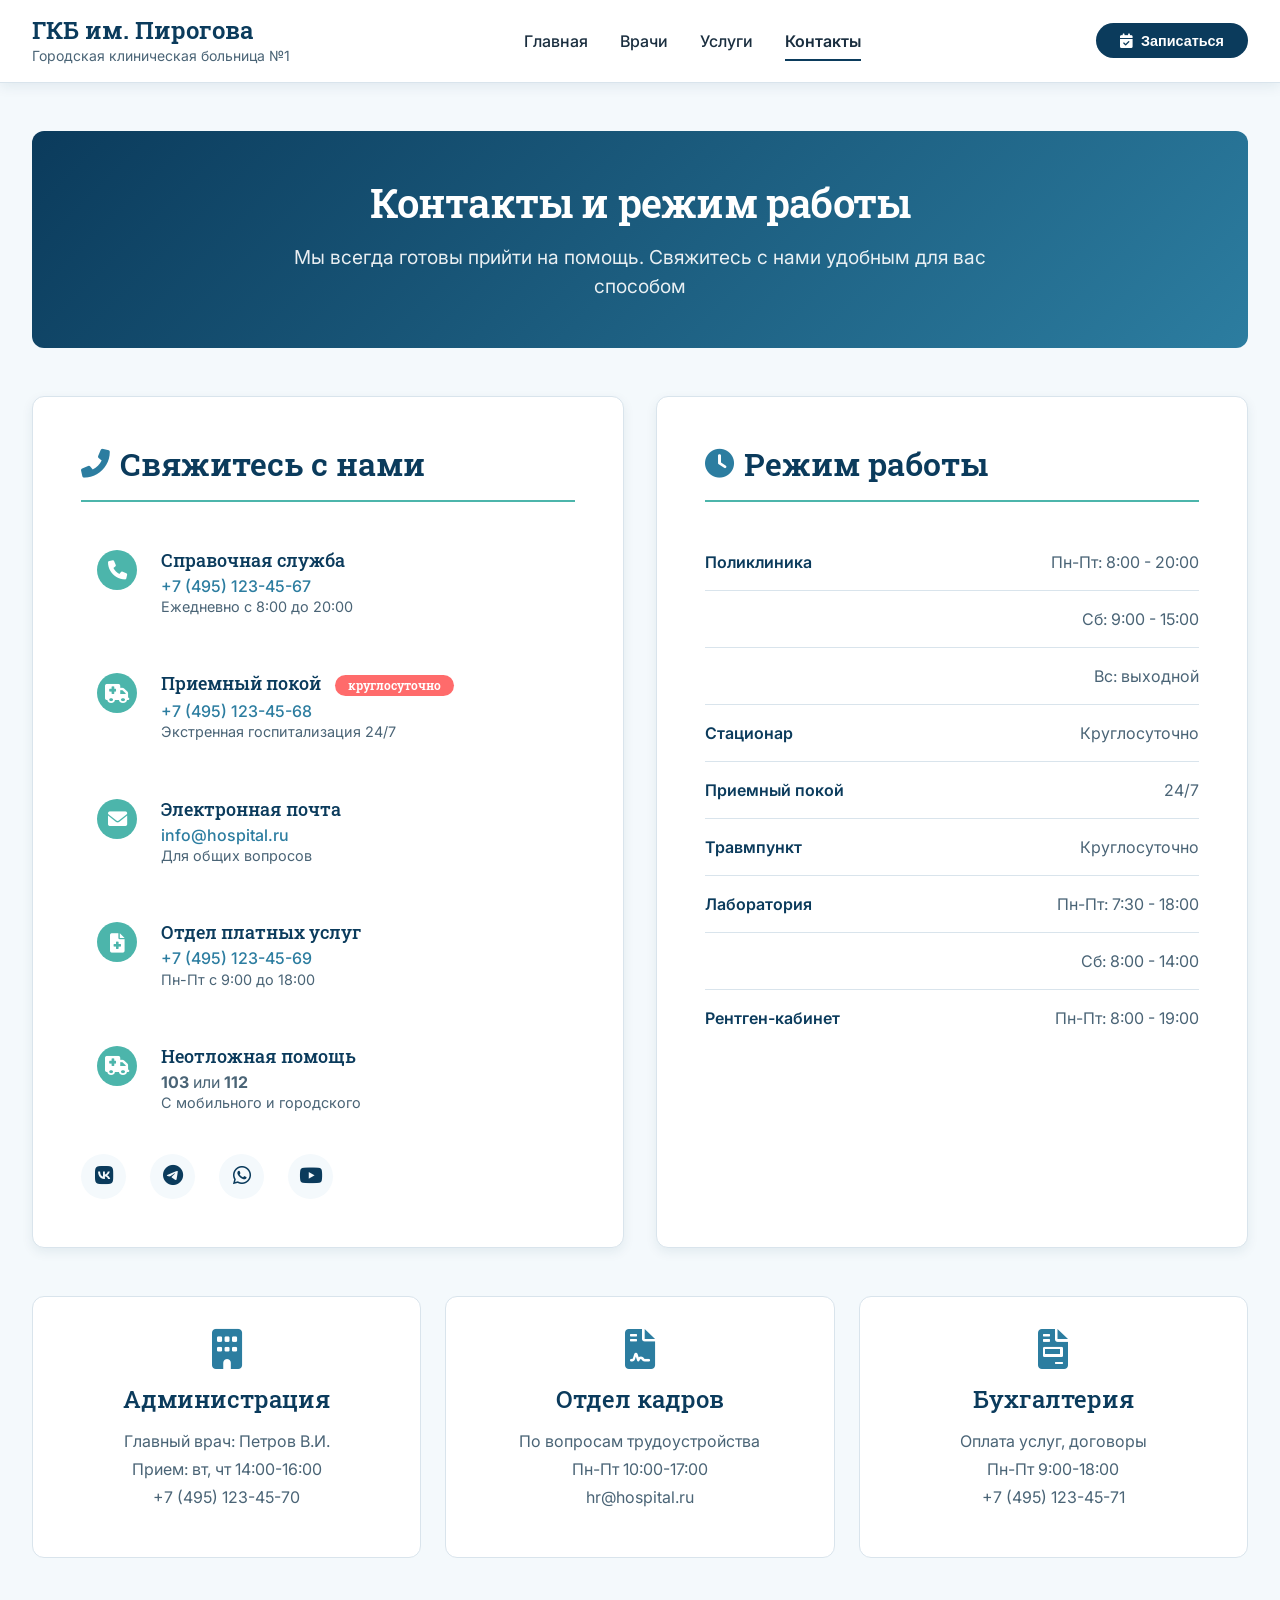
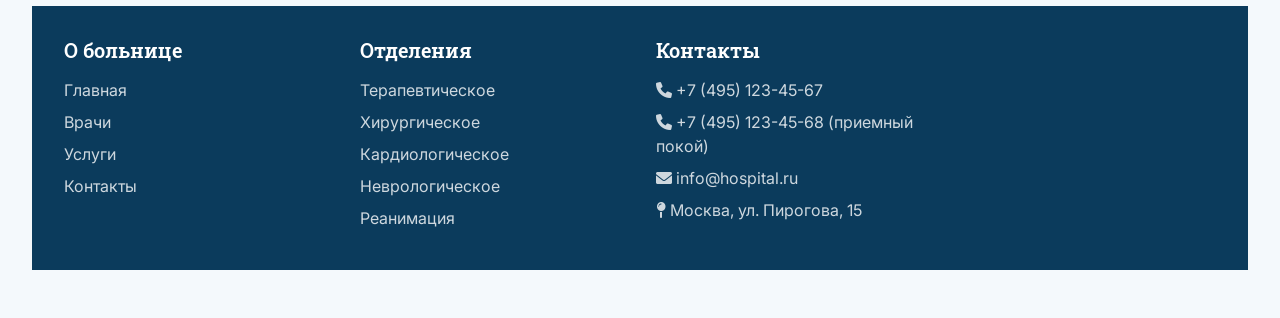
==== contacts.html @ 6b69a3fd "Add files via upload" ====
<!DOCTYPE html>
<html lang="ru">
<head>
    <meta charset="UTF-8">
    <meta name="viewport" content="width=device-width, initial-scale=1.0">
    <title>ГКБ им. Пирогова - Контакты и режим работы</title>
    <!-- Google Fonts -->
    <link rel="preconnect" href="https://fonts.googleapis.com">
    <link rel="preconnect" href="https://fonts.gstatic.com" crossorigin>
    <link href="https://fonts.googleapis.com/css2?family=Inter:opsz,wght@14..32,400;14..32,500;14..32,600;14..32,700&family=Roboto+Slab:wght@400;500;600;700&display=swap" rel="stylesheet">
    <!-- Font Awesome -->
    <link rel="stylesheet" href="https://cdnjs.cloudflare.com/ajax/libs/font-awesome/6.0.0-beta3/css/all.min.css">
    <!-- Общие стили -->
    <link rel="stylesheet" href="style.css">
    <style>
        /* Специфические стили для страницы контактов */
        .contacts-header {
            background: linear-gradient(135deg, var(--color-primary) 0%, var(--color-secondary) 100%);
            color: white;
            padding: var(--space-xl) 0;
            margin-bottom: var(--space-xl);
            border-radius: var(--border-radius);
            text-align: center;
        }

        .contacts-header h1 {
            color: white;
            font-size: 2.5rem;
            margin-bottom: var(--space-sm);
        }

        .contacts-header p {
            color: rgba(255, 255, 255, 0.9);
            font-size: 1.2rem;
            max-width: 700px;
            margin: 0 auto;
        }

        .contacts-grid {
            display: grid;
            grid-template-columns: repeat(2, 1fr);
            gap: var(--space-lg);
            margin-bottom: var(--space-xl);
        }

        .contact-card {
            background-color: var(--color-surface);
            border-radius: var(--border-radius);
            padding: var(--space-xl);
            border: 1px solid var(--color-border);
            box-shadow: var(--box-shadow);
            height: 100%;
            transition: transform 0.3s;
        }

        .contact-card:hover {
            transform: translateY(-5px);
            box-shadow: 0 12px 30px rgba(11, 59, 92, 0.15);
        }

        .contact-card h2 {
            color: var(--color-primary);
            margin-bottom: var(--space-lg);
            padding-bottom: var(--space-sm);
            border-bottom: 2px solid var(--color-accent);
            display: flex;
            align-items: center;
            gap: 10px;
        }

        .contact-card h2 i {
            color: var(--color-secondary);
            font-size: 1.8rem;
        }

        .contact-info-item {
            display: flex;
            align-items: flex-start;
            gap: var(--space-md);
            margin-bottom: var(--space-md);
            padding: var(--space-sm);
            border-radius: 8px;
            transition: background-color 0.2s;
        }

        .contact-info-item:hover {
            background-color: var(--color-background);
        }

        .contact-icon {
            width: 40px;
            height: 40px;
            background-color: var(--color-accent);
            border-radius: 50%;
            display: flex;
            align-items: center;
            justify-content: center;
            color: white;
            font-size: 1.2rem;
            flex-shrink: 0;
        }

        .contact-text {
            flex: 1;
        }

        .contact-text h3 {
            font-size: 1.1rem;
            margin-bottom: 4px;
            color: var(--color-primary);
        }

        .contact-text p {
            margin-bottom: 0;
            color: var(--color-text-secondary);
            line-height: 1.4;
        }

        .contact-text a {
            color: var(--color-secondary);
            font-weight: 500;
        }

        .contact-text a:hover {
            text-decoration: underline;
        }

        .schedule-table {
            width: 100%;
            border-collapse: collapse;
        }

        .schedule-table tr {
            border-bottom: 1px solid var(--color-border);
        }

        .schedule-table tr:last-child {
            border-bottom: none;
        }

        .schedule-table td {
            padding: var(--space-sm) 0;
        }

        .schedule-table td:first-child {
            font-weight: 600;
            color: var(--color-primary);
        }

        .schedule-table td:last-child {
            text-align: right;
            color: var(--color-text-secondary);
        }

        .emergency-badge {
            background-color: #ff6b6b;
            color: white;
            padding: 0.2rem 0.8rem;
            border-radius: 20px;
            font-size: 0.75rem;
            font-weight: 600;
            margin-left: 10px;
            display: inline-block;
        }

        .map-container {
            background-color: var(--color-surface);
            border-radius: var(--border-radius);
            padding: var(--space-lg);
            border: 1px solid var(--color-border);
            margin-bottom: var(--space-xl);
        }

        .map-placeholder {
            background: linear-gradient(135deg, #e8f1f8 0%, #d9e9f2 100%);
            border-radius: 8px;
            height: 400px;
            display: flex;
            flex-direction: column;
            align-items: center;
            justify-content: center;
            text-align: center;
            position: relative;
            overflow: hidden;
        }

        .map-placeholder i {
            font-size: 5rem;
            color: var(--color-primary);
            opacity: 0.3;
            margin-bottom: var(--space-md);
        }

        .map-placeholder p {
            color: var(--color-primary);
            font-size: 1.2rem;
            font-weight: 500;
            margin-bottom: var(--space-xs);
        }

        .map-placeholder small {
            color: var(--color-text-secondary);
        }

        .transport-info {
            display: grid;
            grid-template-columns: repeat(3, 1fr);
            gap: var(--space-md);
            margin-top: var(--space-lg);
        }

        .transport-item {
            text-align: center;
            padding: var(--space-md);
            background-color: var(--color-background);
            border-radius: 8px;
        }

        .transport-item i {
            font-size: 1.5rem;
            color: var(--color-secondary);
            margin-bottom: var(--space-xs);
        }

        .transport-item h4 {
            font-size: 1rem;
            margin-bottom: 4px;
        }

        .transport-item p {
            font-size: 0.9rem;
            margin-bottom: 0;
        }

        .feedback-form {
            background-color: var(--color-surface);
            border-radius: var(--border-radius);
            padding: var(--space-xl);
            border: 1px solid var(--color-border);
            margin-top: var(--space-xl);
        }

        .feedback-form h2 {
            color: var(--color-primary);
            margin-bottom: var(--space-md);
            text-align: center;
        }

        .form-row {
            display: grid;
            grid-template-columns: 1fr 1fr;
            gap: var(--space-md);
            margin-bottom: var(--space-md);
        }

        .form-group {
            margin-bottom: var(--space-md);
        }

        .form-group label {
            display: block;
            margin-bottom: var(--space-xs);
            font-weight: 500;
            color: var(--color-text-primary);
        }

        .form-group input,
        .form-group select,
        .form-group textarea {
            width: 100%;
            padding: 0.8rem;
            border: 1px solid var(--color-border);
            border-radius: 8px;
            font-family: var(--font-main);
            font-size: 1rem;
            transition: border-color 0.2s;
        }

        .form-group input:focus,
        .form-group select:focus,
        .form-group textarea:focus {
            outline: none;
            border-color: var(--color-secondary);
        }

        .form-group textarea {
            height: 120px;
            resize: vertical;
        }

        .btn-submit {
            background-color: var(--color-primary);
            color: white;
            padding: 0.8rem 2rem;
            border: none;
            border-radius: 40px;
            font-weight: 600;
            cursor: pointer;
            transition: background-color 0.2s;
            display: inline-flex;
            align-items: center;
            gap: 8px;
            font-size: 1rem;
        }

        .btn-submit:hover {
            background-color: var(--color-secondary);
        }

        .social-links {
            display: flex;
            gap: var(--space-md);
            margin-top: var(--space-md);
        }

        .social-link {
            width: 45px;
            height: 45px;
            background-color: var(--color-background);
            border-radius: 50%;
            display: flex;
            align-items: center;
            justify-content: center;
            color: var(--color-primary);
            font-size: 1.3rem;
            transition: all 0.2s;
        }

        .social-link:hover {
            background-color: var(--color-primary);
            color: white;
            transform: translateY(-3px);
        }

        /* Стили для модального окна записи */
        .modal {
            display: none;
            position: fixed;
            top: 0;
            left: 0;
            width: 100%;
            height: 100%;
            background-color: rgba(0, 0, 0, 0.6);
            z-index: 1000;
            justify-content: center;
            align-items: center;
            backdrop-filter: blur(5px);
        }

        .modal.active {
            display: flex;
        }

        .modal-content {
            background-color: var(--color-surface);
            border-radius: var(--border-radius);
            width: 90%;
            max-width: 500px;
            max-height: 90vh;
            overflow-y: auto;
            box-shadow: 0 25px 50px rgba(0, 0, 0, 0.3);
            animation: slideIn 0.3s ease;
        }

        @keyframes slideIn {
            from {
                transform: translateY(-50px);
                opacity: 0;
            }
            to {
                transform: translateY(0);
                opacity: 1;
            }
        }

        .modal-header {
            padding: var(--space-lg);
            border-bottom: 1px solid var(--color-border);
            display: flex;
            justify-content: space-between;
            align-items: center;
            background: linear-gradient(135deg, var(--color-primary) 0%, var(--color-secondary) 100%);
            color: white;
            border-radius: var(--border-radius) var(--border-radius) 0 0;
        }

        .modal-header h3 {
            color: white;
            margin-bottom: 0;
            font-size: 1.5rem;
        }

        .modal-header h3 i {
            margin-right: 10px;
        }

        .modal-close {
            background: none;
            border: none;
            color: white;
            font-size: 2rem;
            cursor: pointer;
            opacity: 0.8;
            transition: opacity 0.2s;
            line-height: 1;
        }

        .modal-close:hover {
            opacity: 1;
        }

        .modal-body {
            padding: var(--space-lg);
        }

        .appointment-form {
            display: flex;
            flex-direction: column;
            gap: var(--space-md);
        }

        .appointment-form .form-group {
            display: flex;
            flex-direction: column;
            gap: var(--space-xs);
            margin-bottom: 0;
        }

        .appointment-form .form-group label {
            font-weight: 600;
            color: var(--color-text-primary);
            font-size: 0.95rem;
        }

        .appointment-form .form-group label i {
            color: var(--color-secondary);
            width: 20px;
            margin-right: 5px;
        }

        .appointment-form .form-group input,
        .appointment-form .form-group select,
        .appointment-form .form-group textarea {
            padding: 0.8rem;
            border: 1px solid var(--color-border);
            border-radius: 8px;
            font-family: var(--font-main);
            font-size: 1rem;
            transition: all 0.2s;
        }

        .appointment-form .form-group input:focus,
        .appointment-form .form-group select:focus,
        .appointment-form .form-group textarea:focus {
            outline: none;
            border-color: var(--color-secondary);
            box-shadow: 0 0 0 3px rgba(44, 125, 160, 0.1);
        }

        .appointment-form .form-group input.error,
        .appointment-form .form-group select.error {
            border-color: #dc3545;
        }

        .error-message {
            color: #dc3545;
            font-size: 0.85rem;
            margin-top: 4px;
            display: none;
        }

        .error-message.show {
            display: block;
        }

        .appointment-form .form-row {
            display: grid;
            grid-template-columns: 1fr 1fr;
            gap: var(--space-sm);
        }

        .checkbox-group {
            display: flex;
            align-items: center;
            gap: 10px;
            margin: var(--space-xs) 0;
        }

        .checkbox-group input[type="checkbox"] {
            width: 18px;
            height: 18px;
            cursor: pointer;
        }

        .checkbox-group label {
            font-size: 0.9rem;
            color: var(--color-text-secondary);
            cursor: pointer;
        }

        .form-actions {
            display: flex;
            gap: var(--space-sm);
            margin-top: var(--space-md);
        }

        .btn-submit {
            flex: 2;
            background-color: var(--color-primary);
            color: white;
            padding: 0.8rem;
            border: none;
            border-radius: 8px;
            font-weight: 600;
            cursor: pointer;
            transition: background-color 0.2s;
            display: inline-flex;
            align-items: center;
            justify-content: center;
            gap: 8px;
        }

        .btn-submit:hover {
            background-color: var(--color-secondary);
        }

        .btn-cancel {
            flex: 1;
            background-color: transparent;
            color: var(--color-text-secondary);
            padding: 0.8rem;
            border: 1px solid var(--color-border);
            border-radius: 8px;
            font-weight: 600;
            cursor: pointer;
            transition: all 0.2s;
        }

        .btn-cancel:hover {
            background-color: var(--color-border);
        }

        .service-info {
            background-color: var(--color-background);
            padding: var(--space-sm);
            border-radius: 8px;
            margin-bottom: var(--space-sm);
            font-size: 0.95rem;
            border-left: 4px solid var(--color-accent);
        }

        .service-info i {
            color: var(--color-secondary);
            margin-right: 8px;
        }

        .success-notification {
            position: fixed;
            bottom: 30px;
            right: 30px;
            background-color: #2ecc71;
            color: white;
            padding: var(--space-md) var(--space-lg);
            border-radius: var(--border-radius);
            box-shadow: 0 5px 20px rgba(46, 204, 113, 0.3);
            transform: translateX(400px);
            transition: transform 0.3s ease;
            z-index: 1001;
            display: flex;
            align-items: center;
            gap: 10px;
        }

        .success-notification.show {
            transform: translateX(0);
        }

        .success-notification i {
            font-size: 1.5rem;
        }

        @media (max-width: 768px) {
            .contacts-grid {
                grid-template-columns: 1fr;
            }

            .transport-info {
                grid-template-columns: 1fr;
            }

            .form-row {
                grid-template-columns: 1fr;
            }

            .contact-card {
                padding: var(--space-lg);
            }

            .map-placeholder {
                height: 300px;
            }

            .appointment-form .form-row {
                grid-template-columns: 1fr;
            }

            .modal-content {
                width: 95%;
            }
        }
    </style>
</head>
<body>
    <!-- Модальное окно записи -->
    <div class="modal" id="appointmentModal">
        <div class="modal-content">
            <div class="modal-header">
                <h3>
                    <i class="fas fa-calendar-plus"></i>
                    Запись на прием
                </h3>
                <button class="modal-close" onclick="closeModal()">&times;</button>
            </div>
            <div class="modal-body">
                <div class="service-info" id="selectedServiceInfo" style="display: none;">
                    <i class="fas fa-info-circle"></i>
                    <span id="selectedServiceText"></span>
                </div>

                <form class="appointment-form" id="appointmentForm" onsubmit="submitAppointment(event)">
                    <div class="form-group">
                        <label><i class="fas fa-user"></i> ФИО *</label>
                        <input type="text" id="name" placeholder="Иванов Иван Иванович" required>
                        <div class="error-message" id="nameError">Пожалуйста, введите ФИО</div>
                    </div>

                    <div class="form-row">
                        <div class="form-group">
                            <label><i class="fas fa-phone"></i> Телефон *</label>
                            <input type="tel" id="phone" placeholder="+7 (___) ___-__-__" required>
                            <div class="error-message" id="phoneError">Введите корректный телефон</div>
                        </div>

                        <div class="form-group">
                            <label><i class="fas fa-calendar"></i> Дата *</label>
                            <input type="date" id="date" required>
                            <div class="error-message" id="dateError">Выберите дату</div>
                        </div>
                    </div>

                    <div class="form-row">
                        <div class="form-group">
                            <label><i class="fas fa-clock"></i> Время</label>
                            <select id="time">
                                <option value="09:00">09:00</option>
                                <option value="10:00">10:00</option>
                                <option value="11:00">11:00</option>
                                <option value="12:00">12:00</option>
                                <option value="13:00">13:00</option>
                                <option value="14:00">14:00</option>
                                <option value="15:00">15:00</option>
                                <option value="16:00">16:00</option>
                                <option value="17:00">17:00</option>
                            </select>
                        </div>

                        <div class="form-group">
                            <label><i class="fas fa-user-md"></i> Специалист</label>
                            <select id="doctor">
                                <option value="">Выберите врача</option>
                                <option value="Петрова А.И. (кардиолог)">Петрова А.И. (кардиолог)</option>
                                <option value="Соколов Д.П. (невролог)">Соколов Д.П. (невролог)</option>
                                <option value="Иванова Е.С. (УЗИ)">Иванова Е.С. (УЗИ)</option>
                                <option value="Козлов А.В. (хирург)">Козлов А.В. (хирург)</option>
                                <option value="Михайлова Т.В. (терапевт)">Михайлова Т.В. (терапевт)</option>
                            </select>
                        </div>
                    </div>

                    <div class="form-group">
                        <label><i class="fas fa-comment"></i> Комментарий</label>
                        <textarea id="comment" rows="3" placeholder="Укажите жалобы или дополнительные пожелания..."></textarea>
                    </div>

                    <div class="form-group">
                        <label><i class="fas fa-phone-alt"></i> Заказать звонок</label>
                        <div class="checkbox-group">
                            <input type="checkbox" id="callRequest">
                            <label for="callRequest">Перезвоните мне для подтверждения записи</label>
                        </div>
                    </div>

                    <div class="checkbox-group">
                        <input type="checkbox" id="consent" required>
                        <label for="consent">Я согласен на обработку персональных данных *</label>
                    </div>
                    <div class="error-message" id="consentError">Необходимо дать согласие</div>

                    <div class="form-actions">
                        <button type="button" class="btn-cancel" onclick="closeModal()">Отмена</button>
                        <button type="submit" class="btn-submit">
                            <i class="fas fa-paper-plane"></i>
                            Отправить заявку
                        </button>
                    </div>
                </form>

                <p style="font-size: 0.8rem; color: var(--color-text-secondary); margin-top: var(--space-sm); text-align: center;">
                    * - обязательные поля
                </p>
            </div>
        </div>
    </div>


    <header>
        <div class="container header-content">
            <div class="logo">
                <h2>ГКБ им. Пирогова</h2>
                <p>Городская клиническая больница №1</p>
            </div>
            <nav>
                <ul>
                    <li><a href="index.html">Главная</a></li>
                    <li><a href="doctors.html">Врачи</a></li>
                    <li><a href="services.html">Услуги</a></li>
                    <li><a href="contacts.html" class="active">Контакты</a></li>
                </ul>
            </nav>
            <button class="btn-appointment" onclick="openModal()">
                <i class="fas fa-calendar-check"></i>
                Записаться
            </button>
        </div>
    </header>

    <main>
        <div class="container">
            <div class="contacts-header">
                <h1>Контакты и режим работы</h1>
                <p>Мы всегда готовы прийти на помощь. Свяжитесь с нами удобным для вас способом</p>
            </div>

            <!-- Основная контактная информация -->
            <div class="contacts-grid">
                <!-- Карточка с контактами -->
                <div class="contact-card">
                    <h2>
                        <i class="fas fa-phone-alt"></i>
                        Свяжитесь с нами
                    </h2>

                    <div class="contact-info-item">
                        <div class="contact-icon">
                            <i class="fas fa-phone"></i>
                        </div>
                        <div class="contact-text">
                            <h3>Справочная служба</h3>
                            <p><a href="tel:+74951234567">+7 (495) 123-45-67</a></p>
                            <p style="font-size: 0.9rem;">Ежедневно с 8:00 до 20:00</p>
                        </div>
                    </div>

                    <div class="contact-info-item">
                        <div class="contact-icon">
                            <i class="fas fa-ambulance"></i>
                        </div>
                        <div class="contact-text">
                            <h3>Приемный покой <span class="emergency-badge">круглосуточно</span></h3>
                            <p><a href="tel:+74951234568">+7 (495) 123-45-68</a></p>
                            <p style="font-size: 0.9rem;">Экстренная госпитализация 24/7</p>
                        </div>
                    </div>

                    <div class="contact-info-item">
                        <div class="contact-icon">
                            <i class="fas fa-envelope"></i>
                        </div>
                        <div class="contact-text">
                            <h3>Электронная почта</h3>
                            <p><a href="mailto:info@hospital.ru">info@hospital.ru</a></p>
                            <p style="font-size: 0.9rem;">Для общих вопросов</p>
                        </div>
                    </div>

                    <div class="contact-info-item">
                        <div class="contact-icon">
                            <i class="fas fa-file-medical"></i>
                        </div>
                        <div class="contact-text">
                            <h3>Отдел платных услуг</h3>
                            <p><a href="tel:+74951234569">+7 (495) 123-45-69</a></p>
                            <p style="font-size: 0.9rem;">Пн-Пт с 9:00 до 18:00</p>
                        </div>
                    </div>

                    <div class="contact-info-item">
                        <div class="contact-icon">
                            <i class="fas fa-truck-medical"></i>
                        </div>
                        <div class="contact-text">
                            <h3>Неотложная помощь</h3>
                            <p><strong>103</strong> или <strong>112</strong></p>
                            <p style="font-size: 0.9rem;">С мобильного и городского</p>
                        </div>
                    </div>

                    <div class="social-links">
                        <a href="#" class="social-link"><i class="fab fa-vk"></i></a>
                        <a href="#" class="social-link"><i class="fab fa-telegram"></i></a>
                        <a href="#" class="social-link"><i class="fab fa-whatsapp"></i></a>
                        <a href="#" class="social-link"><i class="fab fa-youtube"></i></a>
                    </div>
                </div>

                <!-- Карточка с режимом работы -->
                <div class="contact-card">
                    <h2>
                        <i class="fas fa-clock"></i>
                        Режим работы
                    </h2>

                    <table class="schedule-table">
                        <tr>
                            <td>Поликлиника</td>
                            <td>Пн-Пт: 8:00 - 20:00</td>
                        </tr>
                        <tr>
                            <td></td>
                            <td>Сб: 9:00 - 15:00</td>
                        </tr>
                        <tr>
                            <td></td>
                            <td>Вс: выходной</td>
                        </tr>
                        <tr>
                            <td>Стационар</td>
                            <td>Круглосуточно</td>
                        </tr>
                        <tr>
                            <td>Приемный покой</td>
                            <td>24/7</td>
                        </tr>
                        <tr>
                            <td>Травмпункт</td>
                            <td>Круглосуточно</td>
                        </tr>
                        <tr>
                            <td>Лаборатория</td>
                            <td>Пн-Пт: 7:30 - 18:00</td>
                        </tr>
                        <tr>
                            <td></td>
                            <td>Сб: 8:00 - 14:00</td>
                        </tr>
                        <tr>
                            <td>Рентген-кабинет</td>
                            <td>Пн-Пт: 8:00 - 19:00</td>
                        </tr>
                    </table>
                </div>
            </div>

            <div style="display: grid; grid-template-columns: repeat(3, 1fr); gap: var(--space-md); margin-bottom: var(--space-xl);">
                <div style="background-color: var(--color-surface); border-radius: var(--border-radius); padding: var(--space-lg); text-align: center; border: 1px solid var(--color-border);">
                    <i class="fas fa-building" style="font-size: 2.5rem; color: var(--color-secondary); margin-bottom: var(--space-sm);"></i>
                    <h3>Администрация</h3>
                    <p style="margin-bottom: 4px;">Главный врач: Петров В.И.</p>
                    <p style="margin-bottom: 4px;">Прием: вт, чт 14:00-16:00</p>
                    <p><a href="tel:+74951234570">+7 (495) 123-45-70</a></p>
                </div>

                <div style="background-color: var(--color-surface); border-radius: var(--border-radius); padding: var(--space-lg); text-align: center; border: 1px solid var(--color-border);">
                    <i class="fas fa-file-contract" style="font-size: 2.5rem; color: var(--color-secondary); margin-bottom: var(--space-sm);"></i>
                    <h3>Отдел кадров</h3>
                    <p style="margin-bottom: 4px;">По вопросам трудоустройства</p>
                    <p style="margin-bottom: 4px;">Пн-Пт 10:00-17:00</p>
                    <p><a href="mailto:hr@hospital.ru">hr@hospital.ru</a></p>
                </div>

                <div style="background-color: var(--color-surface); border-radius: var(--border-radius); padding: var(--space-lg); text-align: center; border: 1px solid var(--color-border);">
                    <i class="fas fa-file-invoice" style="font-size: 2.5rem; color: var(--color-secondary); margin-bottom: var(--space-sm);"></i>
                    <h3>Бухгалтерия</h3>
                    <p style="margin-bottom: 4px;">Оплата услуг, договоры</p>
                    <p style="margin-bottom: 4px;">Пн-Пт 9:00-18:00</p>
                    <p><a href="tel:+74951234571">+7 (495) 123-45-71</a></p>
                </div>
            </div>
    <footer>
        <div class="container">
            <div class="footer-grid">
                <div class="footer-col">
                    <h4>О больнице</h4>
                    <ul>
                        <li><a href="index.html">Главная</a></li>
                        <li><a href="doctors.html">Врачи</a></li>
                        <li><a href="services.html">Услуги</a></li>
                        <li><a href="contacts.html">Контакты</a></li>
                    </ul>
                </div>
                <div class="footer-col">
                    <h4>Отделения</h4>
                    <ul>
                        <li><a href="#">Терапевтическое</a></li>
                        <li><a href="#">Хирургическое</a></li>
                        <li><a href="#">Кардиологическое</a></li>
                        <li><a href="#">Неврологическое</a></li>
                        <li><a href="#">Реанимация</a></li>
                    </ul>
                </div>
                <div class="footer-col">
                    <h4>Контакты</h4>
                    <ul>
                        <li><i class="fas fa-phone"></i> +7 (495) 123-45-67</li>
                        <li><i class="fas fa-phone"></i> +7 (495) 123-45-68 (приемный покой)</li>
                        <li><i class="fas fa-envelope"></i> info@hospital.ru</li>
                        <li><i class="fas fa-map-pin"></i> Москва, ул. Пирогова, 15</li>
                    </ul>
                </div>
            </div>
        </div>
    </footer>
</body>
</html>
---- style.css ----
* {
    margin: 0;
    padding: 0;
    box-sizing: border-box;
}

:root {
    --color-primary: #0B3B5C;
    --color-secondary: #2C7DA0;
    --color-accent: #4CB5AB;
    --color-background: #F4F9FC;
    --color-surface: #FFFFFF;
    --color-text-primary: #1A2E3F;
    --color-text-secondary: #4A6476;
    --color-border: #D9E4EC;
    --color-success: #2E7D32;
    --color-error: #C62828;

    --font-main: 'Inter', -apple-system, BlinkMacSystemFont, sans-serif;
    --font-headings: 'Roboto Slab', 'Times New Roman', serif;

    --space-xs: 0.5rem;
    --space-sm: 1rem;
    --space-md: 1.5rem;
    --space-lg: 2rem;
    --space-xl: 3rem;

    --border-radius: 12px;
    --box-shadow: 0 4px 12px rgba(11, 59, 92, 0.08);
}

body {
    font-family: var(--font-main);
    color: var(--color-text-primary);
    background-color: var(--color-background);
    line-height: 1.5;
    font-size: 16px;
    font-weight: 400;
    min-height: 100vh;
    display: flex;
    flex-direction: column;
}

/* === ТИПОГРАФИКА И ИЕРАРХИЯ === */
h1, h2, h3, h4 {
    font-family: var(--font-headings);
    font-weight: 500;
    color: var(--color-primary);
    line-height: 1.2;
    margin-bottom: var(--space-sm);
}

h1 {
    font-size: 2.5rem;
    font-weight: 600;
    letter-spacing: -0.02em;
}

h2 {
    font-size: 2rem;
    font-weight: 600;
}

h3 {
    font-size: 1.5rem;
}

h4 {
    font-size: 1.25rem;
    font-weight: 600;
    font-family: var(--font-main);
}

p {
    margin-bottom: var(--space-sm);
    color: var(--color-text-secondary);
}

a {
    text-decoration: none;
    color: inherit;
}

/* === КОНТЕЙНЕР === */
.container {
    max-width: 1280px;
    margin: 0 auto;
    padding: 0 var(--space-lg);
    width: 100%;
}

/* === ХЕДЕР === */
header {
    background-color: var(--color-surface);
    border-bottom: 1px solid var(--color-border);
    padding: var(--space-sm) 0;
    position: sticky;
    top: 0;
    z-index: 100;
    box-shadow: var(--box-shadow);
}

.header-content {
    display: flex;
    justify-content: space-between;
    align-items: center;
    flex-wrap: wrap;
    gap: var(--space-sm);
}

.logo h2 {
    margin-bottom: 0;
    font-size: 1.5rem;
    color: var(--color-primary);
}

.logo p {
    margin-bottom: 0;
    font-size: 0.875rem;
    color: var(--color-text-secondary);
}

nav ul {
    display: flex;
    list-style: none;
    gap: var(--space-lg);
    flex-wrap: wrap;
}

nav a {
    font-weight: 500;
    padding: var(--space-xs) 0;
    border-bottom: 2px solid transparent;
    transition: border-color 0.2s;
}

nav a:hover {
    border-bottom-color: var(--color-accent);
}

nav a.active {
    border-bottom-color: var(--color-primary);
    font-weight: 600;
}

.btn-appointment {
    background-color: var(--color-primary);
    color: white;
    padding: 0.6rem var(--space-md);
    border-radius: 40px;
    font-weight: 600;
    font-size: 0.9rem;
    transition: background-color 0.2s;
    border: none;
    cursor: pointer;
    display: inline-flex;
    align-items: center;
    gap: 8px;
}

.btn-appointment:hover {
    background-color: var(--color-secondary);
}

/* === ОСНОВНОЙ КОНТЕНТ === */
main {
    flex: 1;
    padding: var(--space-xl) 0;
}

/* === ФУТЕР === */
footer {
    background-color: var(--color-primary);
    color: rgba(255, 255, 255, 0.8);
    padding: var(--space-lg) 0;
    margin-top: auto;
}

.footer-grid {
    display: grid;
    grid-template-columns: repeat(4, 1fr);
    gap: var(--space-lg);
}

.footer-col h4 {
    color: white;
    margin-bottom: var(--space-sm);
    font-family: var(--font-headings);
}

.footer-col ul {
    list-style: none;
}

.footer-col li {
    margin-bottom: var(--space-xs);
}

.footer-col a {
    transition: opacity 0.2s;
}

.footer-col a:hover {
    opacity: 1;
    text-decoration: underline;
}

.copyright {
    text-align: center;
    margin-top: var(--space-lg);
    padding-top: var(--space-lg);
    border-top: 1px solid rgba(255, 255, 255, 0.2);
    font-size: 0.875rem;
}

/* === КОМПОНЕНТЫ === */
.page-header {
    margin-bottom: var(--space-xl);
    text-align: center;
}

.page-header p {
    font-size: 1.2rem;
    max-width: 700px;
    margin-left: auto;
    margin-right: auto;
}

.hero-section {
    background: linear-gradient(135deg, var(--color-primary) 0%, var(--color-secondary) 100%);
    color: white;
    padding: var(--space-xl);
    border-radius: var(--border-radius);
    margin-bottom: var(--space-xl);
}

.hero-section h1,
.hero-section h2,
.hero-section p {
    color: white;
}

.hero-section .btn-appointment {
    background-color: white;
    color: var(--color-primary);
    margin-top: var(--space-sm);
    display: inline-block;
}

.hero-section .btn-appointment:hover {
    background-color: var(--color-background);
}

.card-grid {
    display: grid;
    grid-template-columns: repeat(auto-fit, minmax(280px, 1fr));
    gap: var(--space-lg);
    margin: var(--space-lg) 0;
}

.card {
    background-color: var(--color-surface);
    border-radius: var(--border-radius);
    padding: var(--space-lg);
    box-shadow: var(--box-shadow);
    border: 1px solid var(--color-border);
    transition: transform 0.2s, box-shadow 0.2s;
}

.card:hover {
    transform: translateY(-4px);
    box-shadow: 0 8px 24px rgba(11, 59, 92, 0.12);
}

.card i {
    font-size: 2rem;
    color: var(--color-secondary);
    margin-bottom: var(--space-sm);
}

.card h3 {
    margin-bottom: var(--space-xs);
}

.card p {
    margin-bottom: 0;
}

.btn-outline {
    border: 1px solid var(--color-primary);
    color: var(--color-primary);
    background: transparent;
    padding: 0.4rem var(--space-sm);
    border-radius: 40px;
    font-size: 0.8rem;
    font-weight: 600;
    cursor: pointer;
    transition: all 0.2s;
    display: inline-flex;
    align-items: center;
    gap: 4px;
}

.btn-outline:hover {
    background-color: var(--color-primary);
    color: white;
}

.btn-primary {
    background-color: var(--color-primary);
    color: white;
    padding: 0.6rem var(--space-md);
    border-radius: 40px;
    font-weight: 600;
    font-size: 0.9rem;
    transition: background-color 0.2s;
    border: none;
    cursor: pointer;
    display: inline-flex;
    align-items: center;
    gap: 8px;
}

.btn-primary:hover {
    background-color: var(--color-secondary);
}

section {
    margin-bottom: var(--space-xl);
}

hr {
    border: none;
    border-top: 1px solid var(--color-border);
    margin: var(--space-xl) 0;
}

/* === АДАПТИВНОСТЬ === */
@media (max-width: 768px) {
    h1 { font-size: 2rem; }
    h2 { font-size: 1.75rem; }

    .header-content {
        flex-direction: column;
        text-align: center;
    }

    nav ul {
        gap: var(--space-sm);
        justify-content: center;
    }

    .footer-grid {
        grid-template-columns: 1fr 1fr;
    }

    .hero-section {
        padding: var(--space-lg);
        text-align: center;
    }
}

@media (max-width: 480px) {
    .footer-grid {
        grid-template-columns: 1fr;
    }
}
/* Добавьте в конец вашего style.css */

/* Стили для приложения */
.app-container {
    max-width: 1400px;
    margin: 0 auto;
}

.form-card, .controls-card, .appointments-list {
    background-color: var(--color-surface);
    border-radius: var(--border-radius);
    padding: var(--space-lg);
    margin-bottom: var(--space-lg);
    box-shadow: var(--box-shadow);
    border: 1px solid var(--color-border);
}

.form-row {
    display: grid;
    grid-template-columns: repeat(auto-fit, minmax(200px, 1fr));
    gap: var(--space-md);
    margin-bottom: var(--space-md);
}

.form-group {
    margin-bottom: var(--space-md);
}

.form-group label {
    display: block;
    margin-bottom: var(--space-xs);
    font-weight: 500;
    color: var(--color-text-primary);
}

.form-group input,
.form-group select,
.form-group textarea {
    width: 100%;
    padding: 0.8rem;
    border: 1px solid var(--color-border);
    border-radius: 8px;
    font-family: var(--font-main);
    font-size: 1rem;
    transition: border-color 0.2s;
}

.form-group input:focus,
.form-group select:focus,
.form-group textarea:focus {
    outline: none;
    border-color: var(--color-secondary);
}

.btn-submit {
    background-color: var(--color-primary);
    color: white;
    padding: 0.8rem 1.5rem;
    border: none;
    border-radius: 8px;
    font-weight: 600;
    cursor: pointer;
    transition: background-color 0.2s;
    display: inline-flex;
    align-items: center;
    gap: 8px;
}

.btn-submit:hover {
    background-color: var(--color-secondary);
}

.btn-cancel {
    background-color: #e0e7ed;
    color: var(--color-text-primary);
    padding: 0.8rem 1.5rem;
    border: none;
    border-radius: 8px;
    font-weight: 600;
    cursor: pointer;
    transition: background-color 0.2s;
    display: inline-flex;
    align-items: center;
    gap: 8px;
}

.btn-cancel:hover {
    background-color: #cbd5e1;
}

.controls-row {
    display: flex;
    flex-wrap: wrap;
    gap: var(--space-md);
    align-items: flex-end;
}

.search-box {
    flex: 2;
    min-width: 200px;
    position: relative;
}

.search-box i {
    position: absolute;
    left: 12px;
    top: 50%;
    transform: translateY(-50%);
    color: var(--color-text-secondary);
}

.search-box input {
    width: 100%;
    padding: 0.8rem 0.8rem 0.8rem 2.5rem;
    border: 1px solid var(--color-border);
    border-radius: 40px;
    font-size: 1rem;
}

.filter-box, .sort-box {
    flex: 1;
    min-width: 180px;
}

.filter-box label, .sort-box label {
    display: block;
    margin-bottom: 4px;
    font-size: 0.85rem;
    font-weight: 500;
}

.filter-box select, .sort-box select {
    width: 100%;
    padding: 0.7rem;
    border: 1px solid var(--color-border);
    border-radius: 8px;
    background-color: white;
}

.appointments-grid {
    display: grid;
    grid-template-columns: repeat(auto-fill, minmax(320px, 1fr));
    gap: var(--space-md);
    margin-top: var(--space-md);
}

.appointment-card {
    background-color: var(--color-background);
    border-radius: var(--border-radius);
    padding: var(--space-md);
    border: 1px solid var(--color-border);
    transition: transform 0.2s, box-shadow 0.2s;
}

.appointment-card:hover {
    transform: translateY(-3px);
    box-shadow: var(--box-shadow);
}

.card-header {
    display: flex;
    justify-content: space-between;
    align-items: flex-start;
    margin-bottom: var(--space-sm);
    flex-wrap: wrap;
    gap: 8px;
}

.card-header h4 {
    margin-bottom: 0;
    color: var(--color-primary);
}

.card-badge {
    background-color: var(--color-accent);
    color: white;
    padding: 0.2rem 0.6rem;
    border-radius: 20px;
    font-size: 0.75rem;
    font-weight: 500;
}

.card-body p {
    margin-bottom: 8px;
    font-size: 0.9rem;
    display: flex;
    align-items: center;
    gap: 8px;
}

.card-body i {
    width: 20px;
    color: var(--color-secondary);
}

.card-actions {
    display: flex;
    gap: var(--space-sm);
    margin-top: var(--space-md);
    padding-top: var(--space-sm);
    border-top: 1px solid var(--color-border);
}

.btn-edit, .btn-delete {
    flex: 1;
    padding: 0.4rem;
    border: none;
    border-radius: 6px;
    cursor: pointer;
    font-size: 0.85rem;
    font-weight: 500;
    display: inline-flex;
    align-items: center;
    justify-content: center;
    gap: 6px;
    transition: all 0.2s;
}

.btn-edit {
    background-color: #e8f0fe;
    color: var(--color-primary);
}

.btn-edit:hover {
    background-color: var(--color-primary);
    color: white;
}

.btn-delete {
    background-color: #fee2e2;
    color: #dc2626;
}

.btn-delete:hover {
    background-color: #dc2626;
    color: white;
}

.placeholder-message {
    text-align: center;
    padding: var(--space-xl);
    color: var(--color-text-secondary);
    grid-column: 1 / -1;
}

.form-actions {
    display: flex;
    gap: var(--space-sm);
    margin-top: var(--space-md);
}

@media (max-width: 768px) {
    .controls-row {
        flex-direction: column;
    }

    .filter-box, .sort-box {
        width: 100%;
    }

    .appointments-grid {
        grid-template-columns: 1fr;
    }
}
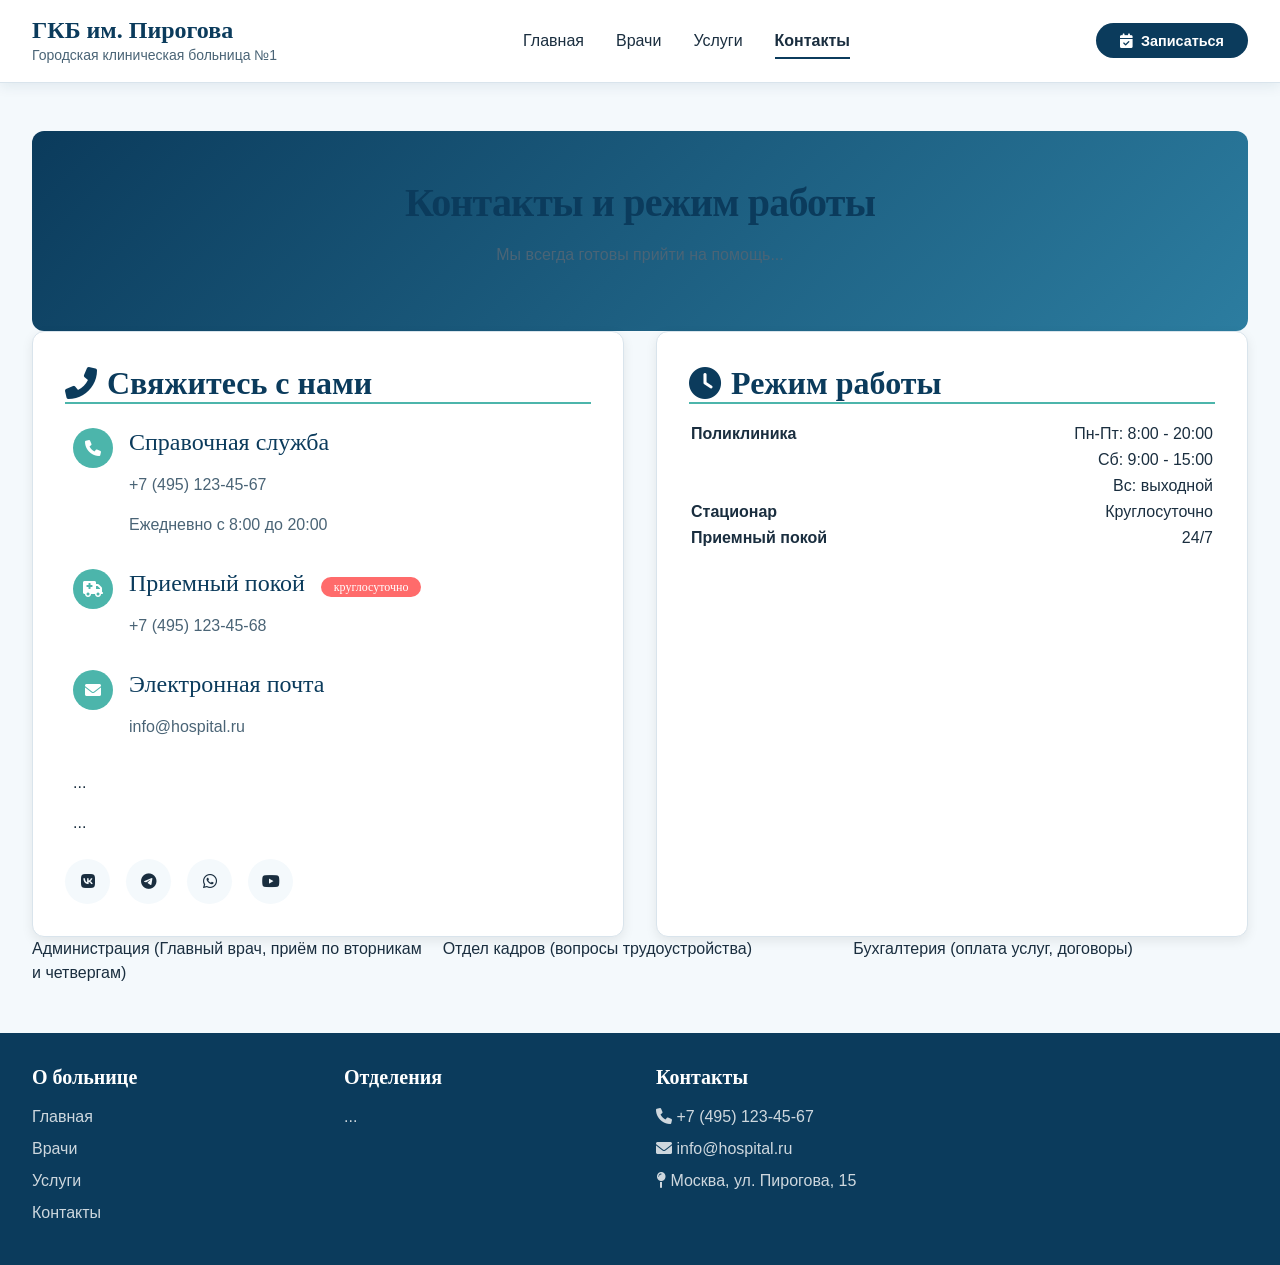
==== commit b3de8dcf: "Update contacts.html" ====
--- a/contacts.html
+++ b/contacts.html
@@ -1,609 +1,186 @@
 <!DOCTYPE html>
 <html lang="ru">
 <head>
-    <meta charset="UTF-8">
-    <meta name="viewport" content="width=device-width, initial-scale=1.0">
-    <title>ГКБ им. Пирогова - Контакты и режим работы</title>
-    <!-- Google Fonts -->
-    <link rel="preconnect" href="https://fonts.googleapis.com">
-    <link rel="preconnect" href="https://fonts.gstatic.com" crossorigin>
-    <link href="https://fonts.googleapis.com/css2?family=Inter:opsz,wght@14..32,400;14..32,500;14..32,600;14..32,700&family=Roboto+Slab:wght@400;500;600;700&display=swap" rel="stylesheet">
-    <!-- Font Awesome -->
+    <meta charset="UTF-8"> <!-- Чтобы русские буквы не превращались в кракозябры -->
+    <meta name="viewport" content="width=device-width, initial-scale=1.0"> <!-- Чтобы сайт нормально выглядел на телефонах -->
+    <title>ГКБ им. Пирогова - Контакты и режим работы</title> <!-- Название вкладки в браузере -->
+
+    <!-- Подключаем красивые шрифты от Google -->
+    <link href="https://fonts.googleapis.com/css2?family=Inter...">
+
+    <!-- Подключаем иконки (телефон, конверт, часы и т.д.) -->
     <link rel="stylesheet" href="https://cdnjs.cloudflare.com/ajax/libs/font-awesome/6.0.0-beta3/css/all.min.css">
-    <!-- Общие стили -->
+
+    <!-- Основные стили (цвета, кнопки, шапка, подвал) из файла style.css -->
     <link rel="stylesheet" href="style.css">
+
     <style>
-        /* Специфические стили для страницы контактов */
+        /* ===== ДОПОЛНИТЕЛЬНЫЕ СТИЛИ ТОЛЬКО ДЛЯ ЭТОЙ СТРАНИЦЫ ===== */
+
+        /* Красивая шапка раздела "Контакты" с градиентным фоном */
         .contacts-header {
-            background: linear-gradient(135deg, var(--color-primary) 0%, var(--color-secondary) 100%);
-            color: white;
-            padding: var(--space-xl) 0;
-            margin-bottom: var(--space-xl);
-            border-radius: var(--border-radius);
+            background: linear-gradient(135deg, #0B3B5C 0%, #2C7DA0 100%);
+            color: white;
+            padding: 3rem 0;
+            border-radius: 12px;
             text-align: center;
         }
 
-        .contacts-header h1 {
-            color: white;
-            font-size: 2.5rem;
-            margin-bottom: var(--space-sm);
-        }
-
-        .contacts-header p {
-            color: rgba(255, 255, 255, 0.9);
-            font-size: 1.2rem;
-            max-width: 700px;
-            margin: 0 auto;
-        }
-
+        /* Сетка контактов: две колонки на компьютере, одна на телефоне */
         .contacts-grid {
             display: grid;
-            grid-template-columns: repeat(2, 1fr);
-            gap: var(--space-lg);
-            margin-bottom: var(--space-xl);
-        }
-
+            grid-template-columns: repeat(2, 1fr); /* Две колонки одинаковой ширины */
+            gap: 2rem;
+        }
+
+        /* Карточка с контактной информацией (белый прямоугольник с тенью) */
         .contact-card {
-            background-color: var(--color-surface);
-            border-radius: var(--border-radius);
-            padding: var(--space-xl);
-            border: 1px solid var(--color-border);
-            box-shadow: var(--box-shadow);
-            height: 100%;
-            transition: transform 0.3s;
+            background-color: white;
+            border-radius: 12px;
+            padding: 2rem;
+            border: 1px solid #D9E4EC;
+            box-shadow: 0 4px 12px rgba(0,0,0,0.08);
+            transition: transform 0.3s; /* Плавный эффект при наведении */
         }
 
         .contact-card:hover {
-            transform: translateY(-5px);
-            box-shadow: 0 12px 30px rgba(11, 59, 92, 0.15);
-        }
-
+            transform: translateY(-5px); /* Карточка приподнимается при наведении */
+        }
+
+        /* Заголовок внутри карточки с иконкой и подчёркиванием */
         .contact-card h2 {
-            color: var(--color-primary);
-            margin-bottom: var(--space-lg);
-            padding-bottom: var(--space-sm);
-            border-bottom: 2px solid var(--color-accent);
+            border-bottom: 2px solid #4CB5AB;
             display: flex;
             align-items: center;
             gap: 10px;
         }
 
-        .contact-card h2 i {
-            color: var(--color-secondary);
-            font-size: 1.8rem;
-        }
-
+        /* Один пункт контакта (например, телефон) */
         .contact-info-item {
             display: flex;
-            align-items: flex-start;
-            gap: var(--space-md);
-            margin-bottom: var(--space-md);
-            padding: var(--space-sm);
+            gap: 1rem;
+            padding: 0.5rem;
             border-radius: 8px;
-            transition: background-color 0.2s;
-        }
-
-        .contact-info-item:hover {
-            background-color: var(--color-background);
-        }
-
+        }
+
+        /* Круглая иконка слева от контакта */
         .contact-icon {
             width: 40px;
             height: 40px;
-            background-color: var(--color-accent);
+            background-color: #4CB5AB;
             border-radius: 50%;
             display: flex;
             align-items: center;
             justify-content: center;
             color: white;
-            font-size: 1.2rem;
-            flex-shrink: 0;
-        }
-
-        .contact-text {
-            flex: 1;
-        }
-
-        .contact-text h3 {
-            font-size: 1.1rem;
-            margin-bottom: 4px;
-            color: var(--color-primary);
-        }
-
-        .contact-text p {
-            margin-bottom: 0;
-            color: var(--color-text-secondary);
-            line-height: 1.4;
-        }
-
-        .contact-text a {
-            color: var(--color-secondary);
-            font-weight: 500;
-        }
-
-        .contact-text a:hover {
-            text-decoration: underline;
-        }
-
+        }
+
+        /* Красный бейджик "круглосуточно" */
+        .emergency-badge {
+            background-color: #ff6b6b;
+            color: white;
+            border-radius: 20px;
+            padding: 0.2rem 0.8rem;
+            font-size: 0.75rem;
+            margin-left: 10px;
+        }
+
+        /* Таблица с режимом работы отделений */
         .schedule-table {
             width: 100%;
-            border-collapse: collapse;
-        }
-
+        }
         .schedule-table tr {
-            border-bottom: 1px solid var(--color-border);
-        }
-
-        .schedule-table tr:last-child {
-            border-bottom: none;
-        }
-
-        .schedule-table td {
-            padding: var(--space-sm) 0;
-        }
-
+            border-bottom: 1px solid #D9E4EC;
+        }
         .schedule-table td:first-child {
-            font-weight: 600;
-            color: var(--color-primary);
-        }
-
+            font-weight: bold; /* Название отделения жирным */
+        }
         .schedule-table td:last-child {
-            text-align: right;
-            color: var(--color-text-secondary);
-        }
-
-        .emergency-badge {
-            background-color: #ff6b6b;
-            color: white;
-            padding: 0.2rem 0.8rem;
-            border-radius: 20px;
-            font-size: 0.75rem;
-            font-weight: 600;
-            margin-left: 10px;
-            display: inline-block;
-        }
-
-        .map-container {
-            background-color: var(--color-surface);
-            border-radius: var(--border-radius);
-            padding: var(--space-lg);
-            border: 1px solid var(--color-border);
-            margin-bottom: var(--space-xl);
-        }
-
-        .map-placeholder {
-            background: linear-gradient(135deg, #e8f1f8 0%, #d9e9f2 100%);
-            border-radius: 8px;
-            height: 400px;
-            display: flex;
-            flex-direction: column;
-            align-items: center;
-            justify-content: center;
-            text-align: center;
-            position: relative;
-            overflow: hidden;
-        }
-
-        .map-placeholder i {
-            font-size: 5rem;
-            color: var(--color-primary);
-            opacity: 0.3;
-            margin-bottom: var(--space-md);
-        }
-
-        .map-placeholder p {
-            color: var(--color-primary);
-            font-size: 1.2rem;
-            font-weight: 500;
-            margin-bottom: var(--space-xs);
-        }
-
-        .map-placeholder small {
-            color: var(--color-text-secondary);
-        }
-
-        .transport-info {
-            display: grid;
-            grid-template-columns: repeat(3, 1fr);
-            gap: var(--space-md);
-            margin-top: var(--space-lg);
-        }
-
-        .transport-item {
-            text-align: center;
-            padding: var(--space-md);
-            background-color: var(--color-background);
-            border-radius: 8px;
-        }
-
-        .transport-item i {
-            font-size: 1.5rem;
-            color: var(--color-secondary);
-            margin-bottom: var(--space-xs);
-        }
-
-        .transport-item h4 {
-            font-size: 1rem;
-            margin-bottom: 4px;
-        }
-
-        .transport-item p {
-            font-size: 0.9rem;
-            margin-bottom: 0;
-        }
-
-        .feedback-form {
-            background-color: var(--color-surface);
-            border-radius: var(--border-radius);
-            padding: var(--space-xl);
-            border: 1px solid var(--color-border);
-            margin-top: var(--space-xl);
-        }
-
-        .feedback-form h2 {
-            color: var(--color-primary);
-            margin-bottom: var(--space-md);
-            text-align: center;
-        }
-
-        .form-row {
-            display: grid;
-            grid-template-columns: 1fr 1fr;
-            gap: var(--space-md);
-            margin-bottom: var(--space-md);
-        }
-
-        .form-group {
-            margin-bottom: var(--space-md);
-        }
-
-        .form-group label {
-            display: block;
-            margin-bottom: var(--space-xs);
-            font-weight: 500;
-            color: var(--color-text-primary);
-        }
-
-        .form-group input,
-        .form-group select,
-        .form-group textarea {
-            width: 100%;
-            padding: 0.8rem;
-            border: 1px solid var(--color-border);
-            border-radius: 8px;
-            font-family: var(--font-main);
-            font-size: 1rem;
-            transition: border-color 0.2s;
-        }
-
-        .form-group input:focus,
-        .form-group select:focus,
-        .form-group textarea:focus {
-            outline: none;
-            border-color: var(--color-secondary);
-        }
-
-        .form-group textarea {
-            height: 120px;
-            resize: vertical;
-        }
-
-        .btn-submit {
-            background-color: var(--color-primary);
-            color: white;
-            padding: 0.8rem 2rem;
-            border: none;
-            border-radius: 40px;
-            font-weight: 600;
-            cursor: pointer;
-            transition: background-color 0.2s;
-            display: inline-flex;
-            align-items: center;
-            gap: 8px;
-            font-size: 1rem;
-        }
-
-        .btn-submit:hover {
-            background-color: var(--color-secondary);
-        }
-
+            text-align: right; /* Время работы выравниваем вправо */
+        }
+
+        /* Иконки соцсетей */
         .social-links {
             display: flex;
-            gap: var(--space-md);
-            margin-top: var(--space-md);
-        }
-
+            gap: 1rem;
+            margin-top: 1rem;
+        }
         .social-link {
             width: 45px;
             height: 45px;
-            background-color: var(--color-background);
+            background-color: #F4F9FC;
             border-radius: 50%;
             display: flex;
             align-items: center;
             justify-content: center;
-            color: var(--color-primary);
-            font-size: 1.3rem;
             transition: all 0.2s;
         }
-
         .social-link:hover {
-            background-color: var(--color-primary);
-            color: white;
-            transform: translateY(-3px);
-        }
-
-        /* Стили для модального окна записи */
+            background-color: #0B3B5C;
+            color: white;
+            transform: translateY(-3px); /* При наведении иконка подпрыгивает */
+        }
+
+        /* ===== МОДАЛЬНОЕ ОКНО (ВСПЛЫВАЮЩАЯ ФОРМА ЗАПИСИ) ===== */
         .modal {
-            display: none;
+            display: none; /* Сначала скрыто */
             position: fixed;
             top: 0;
             left: 0;
             width: 100%;
             height: 100%;
-            background-color: rgba(0, 0, 0, 0.6);
-            z-index: 1000;
+            background-color: rgba(0, 0, 0, 0.6); /* Полупрозрачный чёрный фон */
+            backdrop-filter: blur(5px); /* Размытие фона за окном */
             justify-content: center;
             align-items: center;
-            backdrop-filter: blur(5px);
-        }
-
+            z-index: 1000;
+        }
         .modal.active {
-            display: flex;
-        }
-
+            display: flex; /* Показываем окно, когда есть класс .active */
+        }
+
+        /* Белая карточка внутри модального окна */
         .modal-content {
-            background-color: var(--color-surface);
-            border-radius: var(--border-radius);
+            background-color: white;
+            border-radius: 12px;
             width: 90%;
             max-width: 500px;
-            max-height: 90vh;
-            overflow-y: auto;
-            box-shadow: 0 25px 50px rgba(0, 0, 0, 0.3);
             animation: slideIn 0.3s ease;
         }
 
+        /* Анимация: окно выезжает сверху */
         @keyframes slideIn {
-            from {
-                transform: translateY(-50px);
-                opacity: 0;
-            }
-            to {
-                transform: translateY(0);
-                opacity: 1;
-            }
-        }
-
+            from { transform: translateY(-50px); opacity: 0; }
+            to { transform: translateY(0); opacity: 1; }
+        }
+
+        /* Голова модального окна (градиентный фон) */
         .modal-header {
-            padding: var(--space-lg);
-            border-bottom: 1px solid var(--color-border);
+            background: linear-gradient(135deg, #0B3B5C, #2C7DA0);
+            border-radius: 12px 12px 0 0;
+            padding: 1.5rem;
+            color: white;
             display: flex;
             justify-content: space-between;
-            align-items: center;
-            background: linear-gradient(135deg, var(--color-primary) 0%, var(--color-secondary) 100%);
-            color: white;
-            border-radius: var(--border-radius) var(--border-radius) 0 0;
-        }
-
-        .modal-header h3 {
-            color: white;
-            margin-bottom: 0;
-            font-size: 1.5rem;
-        }
-
-        .modal-header h3 i {
-            margin-right: 10px;
-        }
-
+        }
+
+        /* Кнопка-крестик для закрытия */
         .modal-close {
             background: none;
             border: none;
             color: white;
             font-size: 2rem;
             cursor: pointer;
-            opacity: 0.8;
-            transition: opacity 0.2s;
-            line-height: 1;
-        }
-
-        .modal-close:hover {
-            opacity: 1;
-        }
-
-        .modal-body {
-            padding: var(--space-lg);
-        }
-
-        .appointment-form {
-            display: flex;
-            flex-direction: column;
-            gap: var(--space-md);
-        }
-
-        .appointment-form .form-group {
-            display: flex;
-            flex-direction: column;
-            gap: var(--space-xs);
-            margin-bottom: 0;
-        }
-
-        .appointment-form .form-group label {
-            font-weight: 600;
-            color: var(--color-text-primary);
-            font-size: 0.95rem;
-        }
-
-        .appointment-form .form-group label i {
-            color: var(--color-secondary);
-            width: 20px;
-            margin-right: 5px;
-        }
-
-        .appointment-form .form-group input,
-        .appointment-form .form-group select,
-        .appointment-form .form-group textarea {
-            padding: 0.8rem;
-            border: 1px solid var(--color-border);
-            border-radius: 8px;
-            font-family: var(--font-main);
-            font-size: 1rem;
-            transition: all 0.2s;
-        }
-
-        .appointment-form .form-group input:focus,
-        .appointment-form .form-group select:focus,
-        .appointment-form .form-group textarea:focus {
-            outline: none;
-            border-color: var(--color-secondary);
-            box-shadow: 0 0 0 3px rgba(44, 125, 160, 0.1);
-        }
-
-        .appointment-form .form-group input.error,
-        .appointment-form .form-group select.error {
-            border-color: #dc3545;
-        }
-
-        .error-message {
-            color: #dc3545;
-            font-size: 0.85rem;
-            margin-top: 4px;
-            display: none;
-        }
-
-        .error-message.show {
-            display: block;
-        }
-
-        .appointment-form .form-row {
-            display: grid;
-            grid-template-columns: 1fr 1fr;
-            gap: var(--space-sm);
-        }
-
-        .checkbox-group {
-            display: flex;
-            align-items: center;
-            gap: 10px;
-            margin: var(--space-xs) 0;
-        }
-
-        .checkbox-group input[type="checkbox"] {
-            width: 18px;
-            height: 18px;
-            cursor: pointer;
-        }
-
-        .checkbox-group label {
-            font-size: 0.9rem;
-            color: var(--color-text-secondary);
-            cursor: pointer;
-        }
-
-        .form-actions {
-            display: flex;
-            gap: var(--space-sm);
-            margin-top: var(--space-md);
-        }
-
-        .btn-submit {
-            flex: 2;
-            background-color: var(--color-primary);
-            color: white;
-            padding: 0.8rem;
-            border: none;
-            border-radius: 8px;
-            font-weight: 600;
-            cursor: pointer;
-            transition: background-color 0.2s;
-            display: inline-flex;
-            align-items: center;
-            justify-content: center;
-            gap: 8px;
-        }
-
-        .btn-submit:hover {
-            background-color: var(--color-secondary);
-        }
-
-        .btn-cancel {
-            flex: 1;
-            background-color: transparent;
-            color: var(--color-text-secondary);
-            padding: 0.8rem;
-            border: 1px solid var(--color-border);
-            border-radius: 8px;
-            font-weight: 600;
-            cursor: pointer;
-            transition: all 0.2s;
-        }
-
-        .btn-cancel:hover {
-            background-color: var(--color-border);
-        }
-
-        .service-info {
-            background-color: var(--color-background);
-            padding: var(--space-sm);
-            border-radius: 8px;
-            margin-bottom: var(--space-sm);
-            font-size: 0.95rem;
-            border-left: 4px solid var(--color-accent);
-        }
-
-        .service-info i {
-            color: var(--color-secondary);
-            margin-right: 8px;
-        }
-
-        .success-notification {
-            position: fixed;
-            bottom: 30px;
-            right: 30px;
-            background-color: #2ecc71;
-            color: white;
-            padding: var(--space-md) var(--space-lg);
-            border-radius: var(--border-radius);
-            box-shadow: 0 5px 20px rgba(46, 204, 113, 0.3);
-            transform: translateX(400px);
-            transition: transform 0.3s ease;
-            z-index: 1001;
-            display: flex;
-            align-items: center;
-            gap: 10px;
-        }
-
-        .success-notification.show {
-            transform: translateX(0);
-        }
-
-        .success-notification i {
-            font-size: 1.5rem;
-        }
-
+        }
+
+        /* Для телефонов: всё в одну колонку */
         @media (max-width: 768px) {
             .contacts-grid {
-                grid-template-columns: 1fr;
+                grid-template-columns: 1fr; /* Одна колонка вместо двух */
             }
-
-            .transport-info {
-                grid-template-columns: 1fr;
+            .form-row {
+                grid-template-columns: 1fr; /* Поля формы друг под другом */
             }
-
-            .form-row {
-                grid-template-columns: 1fr;
-            }
-
-            .contact-card {
-                padding: var(--space-lg);
-            }
-
-            .map-placeholder {
-                height: 300px;
-            }
-
-            .appointment-form .form-row {
-                grid-template-columns: 1fr;
-            }
-
             .modal-content {
                 width: 95%;
             }
@@ -611,314 +188,252 @@
     </style>
 </head>
 <body>
-    <!-- Модальное окно записи -->
-    <div class="modal" id="appointmentModal">
-        <div class="modal-content">
-            <div class="modal-header">
-                <h3>
-                    <i class="fas fa-calendar-plus"></i>
-                    Запись на прием
-                </h3>
-                <button class="modal-close" onclick="closeModal()">&times;</button>
+
+<!-- ===== МОДАЛЬНОЕ ОКНО (ФОРМА ЗАПИСИ) ===== -->
+<div class="modal" id="appointmentModal">
+    <div class="modal-content">
+        <div class="modal-header">
+            <h3><i class="fas fa-calendar-plus"></i> Запись на прием</h3>
+            <button class="modal-close" onclick="closeModal()">&times;</button> <!-- Кнопка закрыть -->
+        </div>
+        <div class="modal-body">
+            <!-- Форма записи. При отправке вызывается функция submitAppointment -->
+            <form class="appointment-form" id="appointmentForm" onsubmit="submitAppointment(event)">
+                <!-- Поле ФИО -->
+                <div class="form-group">
+                    <label><i class="fas fa-user"></i> ФИО *</label>
+                    <input type="text" id="name" placeholder="Иванов Иван Иванович" required>
+                    <div class="error-message" id="nameError">Пожалуйста, введите ФИО</div>
+                </div>
+
+                <!-- Телефон и дата в одной строке (на компьютере) -->
+                <div class="form-row">
+                    <div class="form-group">
+                        <label><i class="fas fa-phone"></i> Телефон *</label>
+                        <input type="tel" id="phone" placeholder="+7 (___) ___-__-__" required>
+                        <div class="error-message" id="phoneError">Введите корректный телефон</div>
+                    </div>
+                    <div class="form-group">
+                        <label><i class="fas fa-calendar"></i> Дата *</label>
+                        <input type="date" id="date" required>
+                        <div class="error-message" id="dateError">Выберите дату</div>
+                    </div>
+                </div>
+
+                <!-- Время и врач в одной строке -->
+                <div class="form-row">
+                    <div class="form-group">
+                        <label><i class="fas fa-clock"></i> Время</label>
+                        <select id="time">
+                            <option value="09:00">09:00</option>
+                            <!-- ... остальные часы ... -->
+                        </select>
+                    </div>
+                    <div class="form-group">
+                        <label><i class="fas fa-user-md"></i> Специалист</label>
+                        <select id="doctor">
+                            <option value="">Выберите врача</option>
+                            <option value="Петрова А.И. (кардиолог)">Петрова А.И. (кардиолог)</option>
+                            <!-- ... остальные врачи ... -->
+                        </select>
+                    </div>
+                </div>
+
+                <!-- Комментарий -->
+                <div class="form-group">
+                    <label><i class="fas fa-comment"></i> Комментарий</label>
+                    <textarea id="comment" rows="3" placeholder="Укажите жалобы..."></textarea>
+                </div>
+
+                <!-- Чекбокс: заказать звонок -->
+                <div class="checkbox-group">
+                    <input type="checkbox" id="callRequest">
+                    <label for="callRequest">Перезвоните мне для подтверждения записи</label>
+                </div>
+
+                <!-- Чекбокс: согласие на обработку данных (обязательный) -->
+                <div class="checkbox-group">
+                    <input type="checkbox" id="consent" required>
+                    <label for="consent">Я согласен на обработку персональных данных *</label>
+                </div>
+                <div class="error-message" id="consentError">Необходимо дать согласие</div>
+
+                <!-- Кнопки: Отмена и Отправить -->
+                <div class="form-actions">
+                    <button type="button" class="btn-cancel" onclick="closeModal()">Отмена</button>
+                    <button type="submit" class="btn-submit">Отправить заявку</button>
+                </div>
+            </form>
+        </div>
+    </div>
+</div>
+
+<!-- ===== ШАПКА САЙТА (ХЕДЕР) ===== -->
+<header>
+    <div class="container header-content">
+        <div class="logo">
+            <h2>ГКБ им. Пирогова</h2>
+            <p>Городская клиническая больница №1</p>
+        </div>
+        <nav>
+            <ul>
+                <li><a href="index.html">Главная</a></li>
+                <li><a href="doctors.html">Врачи</a></li>
+                <li><a href="services.html">Услуги</a></li>
+                <li><a href="contacts.html" class="active">Контакты</a></li> <!-- .active = подсветка текущей страницы -->
+            </ul>
+        </nav>
+        <button class="btn-appointment" onclick="openModal()">
+            <i class="fas fa-calendar-check"></i> Записаться <!-- Кнопка открывает модальное окно -->
+        </button>
+    </div>
+</header>
+
+<!-- ===== ОСНОВНОЕ СОДЕРЖИМОЕ ===== -->
+<main>
+    <div class="container">
+
+        <!-- Красивый заголовок раздела -->
+        <div class="contacts-header">
+            <h1>Контакты и режим работы</h1>
+            <p>Мы всегда готовы прийти на помощь...</p>
+        </div>
+
+        <!-- Сетка с двумя карточками: Контакты и Режим работы -->
+        <div class="contacts-grid">
+
+            <!-- КАРТОЧКА 1: Свяжитесь с нами -->
+            <div class="contact-card">
+                <h2><i class="fas fa-phone-alt"></i> Свяжитесь с нами</h2>
+
+                <!-- Пункт: Справочная служба -->
+                <div class="contact-info-item">
+                    <div class="contact-icon"><i class="fas fa-phone"></i></div>
+                    <div class="contact-text">
+                        <h3>Справочная служба</h3>
+                        <p><a href="tel:+74951234567">+7 (495) 123-45-67</a></p>
+                        <p>Ежедневно с 8:00 до 20:00</p>
+                    </div>
+                </div>
+
+                <!-- Пункт: Приемный покой (с красным бейджиком) -->
+                <div class="contact-info-item">
+                    <div class="contact-icon"><i class="fas fa-ambulance"></i></div>
+                    <div class="contact-text">
+                        <h3>Приемный покой <span class="emergency-badge">круглосуточно</span></h3>
+                        <p><a href="tel:+74951234568">+7 (495) 123-45-68</a></p>
+                    </div>
+                </div>
+
+                <!-- Пункт: Email -->
+                <div class="contact-info-item">
+                    <div class="contact-icon"><i class="fas fa-envelope"></i></div>
+                    <div class="contact-text">
+                        <h3>Электронная почта</h3>
+                        <p><a href="mailto:info@hospital.ru">info@hospital.ru</a></p>
+                    </div>
+                </div>
+
+                <!-- Пункт: Отдел платных услуг -->
+                <div class="contact-info-item">...</div>
+
+                <!-- Пункт: Неотложная помощь (103 или 112) -->
+                <div class="contact-info-item">...</div>
+
+                <!-- Иконки соцсетей (ВК, Telegram, WhatsApp, YouTube) -->
+                <div class="social-links">
+                    <a href="#" class="social-link"><i class="fab fa-vk"></i></a>
+                    <a href="#" class="social-link"><i class="fab fa-telegram"></i></a>
+                    <a href="#" class="social-link"><i class="fab fa-whatsapp"></i></a>
+                    <a href="#" class="social-link"><i class="fab fa-youtube"></i></a>
+                </div>
             </div>
-            <div class="modal-body">
-                <div class="service-info" id="selectedServiceInfo" style="display: none;">
-                    <i class="fas fa-info-circle"></i>
-                    <span id="selectedServiceText"></span>
-                </div>
-
-                <form class="appointment-form" id="appointmentForm" onsubmit="submitAppointment(event)">
-                    <div class="form-group">
-                        <label><i class="fas fa-user"></i> ФИО *</label>
-                        <input type="text" id="name" placeholder="Иванов Иван Иванович" required>
-                        <div class="error-message" id="nameError">Пожалуйста, введите ФИО</div>
-                    </div>
-
-                    <div class="form-row">
-                        <div class="form-group">
-                            <label><i class="fas fa-phone"></i> Телефон *</label>
-                            <input type="tel" id="phone" placeholder="+7 (___) ___-__-__" required>
-                            <div class="error-message" id="phoneError">Введите корректный телефон</div>
-                        </div>
-
-                        <div class="form-group">
-                            <label><i class="fas fa-calendar"></i> Дата *</label>
-                            <input type="date" id="date" required>
-                            <div class="error-message" id="dateError">Выберите дату</div>
-                        </div>
-                    </div>
-
-                    <div class="form-row">
-                        <div class="form-group">
-                            <label><i class="fas fa-clock"></i> Время</label>
-                            <select id="time">
-                                <option value="09:00">09:00</option>
-                                <option value="10:00">10:00</option>
-                                <option value="11:00">11:00</option>
-                                <option value="12:00">12:00</option>
-                                <option value="13:00">13:00</option>
-                                <option value="14:00">14:00</option>
-                                <option value="15:00">15:00</option>
-                                <option value="16:00">16:00</option>
-                                <option value="17:00">17:00</option>
-                            </select>
-                        </div>
-
-                        <div class="form-group">
-                            <label><i class="fas fa-user-md"></i> Специалист</label>
-                            <select id="doctor">
-                                <option value="">Выберите врача</option>
-                                <option value="Петрова А.И. (кардиолог)">Петрова А.И. (кардиолог)</option>
-                                <option value="Соколов Д.П. (невролог)">Соколов Д.П. (невролог)</option>
-                                <option value="Иванова Е.С. (УЗИ)">Иванова Е.С. (УЗИ)</option>
-                                <option value="Козлов А.В. (хирург)">Козлов А.В. (хирург)</option>
-                                <option value="Михайлова Т.В. (терапевт)">Михайлова Т.В. (терапевт)</option>
-                            </select>
-                        </div>
-                    </div>
-
-                    <div class="form-group">
-                        <label><i class="fas fa-comment"></i> Комментарий</label>
-                        <textarea id="comment" rows="3" placeholder="Укажите жалобы или дополнительные пожелания..."></textarea>
-                    </div>
-
-                    <div class="form-group">
-                        <label><i class="fas fa-phone-alt"></i> Заказать звонок</label>
-                        <div class="checkbox-group">
-                            <input type="checkbox" id="callRequest">
-                            <label for="callRequest">Перезвоните мне для подтверждения записи</label>
-                        </div>
-                    </div>
-
-                    <div class="checkbox-group">
-                        <input type="checkbox" id="consent" required>
-                        <label for="consent">Я согласен на обработку персональных данных *</label>
-                    </div>
-                    <div class="error-message" id="consentError">Необходимо дать согласие</div>
-
-                    <div class="form-actions">
-                        <button type="button" class="btn-cancel" onclick="closeModal()">Отмена</button>
-                        <button type="submit" class="btn-submit">
-                            <i class="fas fa-paper-plane"></i>
-                            Отправить заявку
-                        </button>
-                    </div>
-                </form>
-
-                <p style="font-size: 0.8rem; color: var(--color-text-secondary); margin-top: var(--space-sm); text-align: center;">
-                    * - обязательные поля
-                </p>
+
+            <!-- КАРТОЧКА 2: Режим работы (таблица) -->
+            <div class="contact-card">
+                <h2><i class="fas fa-clock"></i> Режим работы</h2>
+                <table class="schedule-table">
+                    <tr><td>Поликлиника</td><td>Пн-Пт: 8:00 - 20:00</td></tr>
+                    <tr><td></td><td>Сб: 9:00 - 15:00</td></tr>
+                    <tr><td></td><td>Вс: выходной</td></tr>
+                    <tr><td>Стационар</td><td>Круглосуточно</td></tr>
+                    <tr><td>Приемный покой</td><td>24/7</td></tr>
+                    <!-- ... остальные отделения ... -->
+                </table>
             </div>
         </div>
+
+        <!-- ТРИ ДОПОЛНИТЕЛЬНЫЕ КАРТОЧКИ: Администрация, Отдел кадров, Бухгалтерия -->
+        <div style="display: grid; grid-template-columns: repeat(3, 1fr); gap: 1rem;">
+            <div>Администрация (Главный врач, приём по вторникам и четвергам)</div>
+            <div>Отдел кадров (вопросы трудоустройства)</div>
+            <div>Бухгалтерия (оплата услуг, договоры)</div>
+        </div>
+
     </div>
-
-
-    <header>
-        <div class="container header-content">
-            <div class="logo">
-                <h2>ГКБ им. Пирогова</h2>
-                <p>Городская клиническая больница №1</p>
-            </div>
-            <nav>
+</main>
+
+<!-- ===== ПОДВАЛ (ФУТЕР) ===== -->
+<footer>
+    <div class="container">
+        <div class="footer-grid">
+            <div class="footer-col">
+                <h4>О больнице</h4>
                 <ul>
                     <li><a href="index.html">Главная</a></li>
                     <li><a href="doctors.html">Врачи</a></li>
                     <li><a href="services.html">Услуги</a></li>
-                    <li><a href="contacts.html" class="active">Контакты</a></li>
+                    <li><a href="contacts.html">Контакты</a></li>
                 </ul>
-            </nav>
-            <button class="btn-appointment" onclick="openModal()">
-                <i class="fas fa-calendar-check"></i>
-                Записаться
-            </button>
-        </div>
-    </header>
-
-    <main>
-        <div class="container">
-            <div class="contacts-header">
-                <h1>Контакты и режим работы</h1>
-                <p>Мы всегда готовы прийти на помощь. Свяжитесь с нами удобным для вас способом</p>
             </div>
-
-            <!-- Основная контактная информация -->
-            <div class="contacts-grid">
-                <!-- Карточка с контактами -->
-                <div class="contact-card">
-                    <h2>
-                        <i class="fas fa-phone-alt"></i>
-                        Свяжитесь с нами
-                    </h2>
-
-                    <div class="contact-info-item">
-                        <div class="contact-icon">
-                            <i class="fas fa-phone"></i>
-                        </div>
-                        <div class="contact-text">
-                            <h3>Справочная служба</h3>
-                            <p><a href="tel:+74951234567">+7 (495) 123-45-67</a></p>
-                            <p style="font-size: 0.9rem;">Ежедневно с 8:00 до 20:00</p>
-                        </div>
-                    </div>
-
-                    <div class="contact-info-item">
-                        <div class="contact-icon">
-                            <i class="fas fa-ambulance"></i>
-                        </div>
-                        <div class="contact-text">
-                            <h3>Приемный покой <span class="emergency-badge">круглосуточно</span></h3>
-                            <p><a href="tel:+74951234568">+7 (495) 123-45-68</a></p>
-                            <p style="font-size: 0.9rem;">Экстренная госпитализация 24/7</p>
-                        </div>
-                    </div>
-
-                    <div class="contact-info-item">
-                        <div class="contact-icon">
-                            <i class="fas fa-envelope"></i>
-                        </div>
-                        <div class="contact-text">
-                            <h3>Электронная почта</h3>
-                            <p><a href="mailto:info@hospital.ru">info@hospital.ru</a></p>
-                            <p style="font-size: 0.9rem;">Для общих вопросов</p>
-                        </div>
-                    </div>
-
-                    <div class="contact-info-item">
-                        <div class="contact-icon">
-                            <i class="fas fa-file-medical"></i>
-                        </div>
-                        <div class="contact-text">
-                            <h3>Отдел платных услуг</h3>
-                            <p><a href="tel:+74951234569">+7 (495) 123-45-69</a></p>
-                            <p style="font-size: 0.9rem;">Пн-Пт с 9:00 до 18:00</p>
-                        </div>
-                    </div>
-
-                    <div class="contact-info-item">
-                        <div class="contact-icon">
-                            <i class="fas fa-truck-medical"></i>
-                        </div>
-                        <div class="contact-text">
-                            <h3>Неотложная помощь</h3>
-                            <p><strong>103</strong> или <strong>112</strong></p>
-                            <p style="font-size: 0.9rem;">С мобильного и городского</p>
-                        </div>
-                    </div>
-
-                    <div class="social-links">
-                        <a href="#" class="social-link"><i class="fab fa-vk"></i></a>
-                        <a href="#" class="social-link"><i class="fab fa-telegram"></i></a>
-                        <a href="#" class="social-link"><i class="fab fa-whatsapp"></i></a>
-                        <a href="#" class="social-link"><i class="fab fa-youtube"></i></a>
-                    </div>
-                </div>
-
-                <!-- Карточка с режимом работы -->
-                <div class="contact-card">
-                    <h2>
-                        <i class="fas fa-clock"></i>
-                        Режим работы
-                    </h2>
-
-                    <table class="schedule-table">
-                        <tr>
-                            <td>Поликлиника</td>
-                            <td>Пн-Пт: 8:00 - 20:00</td>
-                        </tr>
-                        <tr>
-                            <td></td>
-                            <td>Сб: 9:00 - 15:00</td>
-                        </tr>
-                        <tr>
-                            <td></td>
-                            <td>Вс: выходной</td>
-                        </tr>
-                        <tr>
-                            <td>Стационар</td>
-                            <td>Круглосуточно</td>
-                        </tr>
-                        <tr>
-                            <td>Приемный покой</td>
-                            <td>24/7</td>
-                        </tr>
-                        <tr>
-                            <td>Травмпункт</td>
-                            <td>Круглосуточно</td>
-                        </tr>
-                        <tr>
-                            <td>Лаборатория</td>
-                            <td>Пн-Пт: 7:30 - 18:00</td>
-                        </tr>
-                        <tr>
-                            <td></td>
-                            <td>Сб: 8:00 - 14:00</td>
-                        </tr>
-                        <tr>
-                            <td>Рентген-кабинет</td>
-                            <td>Пн-Пт: 8:00 - 19:00</td>
-                        </tr>
-                    </table>
-                </div>
+            <div class="footer-col">
+                <h4>Отделения</h4>
+                <ul>...</ul>
             </div>
-
-            <div style="display: grid; grid-template-columns: repeat(3, 1fr); gap: var(--space-md); margin-bottom: var(--space-xl);">
-                <div style="background-color: var(--color-surface); border-radius: var(--border-radius); padding: var(--space-lg); text-align: center; border: 1px solid var(--color-border);">
-                    <i class="fas fa-building" style="font-size: 2.5rem; color: var(--color-secondary); margin-bottom: var(--space-sm);"></i>
-                    <h3>Администрация</h3>
-                    <p style="margin-bottom: 4px;">Главный врач: Петров В.И.</p>
-                    <p style="margin-bottom: 4px;">Прием: вт, чт 14:00-16:00</p>
-                    <p><a href="tel:+74951234570">+7 (495) 123-45-70</a></p>
-                </div>
-
-                <div style="background-color: var(--color-surface); border-radius: var(--border-radius); padding: var(--space-lg); text-align: center; border: 1px solid var(--color-border);">
-                    <i class="fas fa-file-contract" style="font-size: 2.5rem; color: var(--color-secondary); margin-bottom: var(--space-sm);"></i>
-                    <h3>Отдел кадров</h3>
-                    <p style="margin-bottom: 4px;">По вопросам трудоустройства</p>
-                    <p style="margin-bottom: 4px;">Пн-Пт 10:00-17:00</p>
-                    <p><a href="mailto:hr@hospital.ru">hr@hospital.ru</a></p>
-                </div>
-
-                <div style="background-color: var(--color-surface); border-radius: var(--border-radius); padding: var(--space-lg); text-align: center; border: 1px solid var(--color-border);">
-                    <i class="fas fa-file-invoice" style="font-size: 2.5rem; color: var(--color-secondary); margin-bottom: var(--space-sm);"></i>
-                    <h3>Бухгалтерия</h3>
-                    <p style="margin-bottom: 4px;">Оплата услуг, договоры</p>
-                    <p style="margin-bottom: 4px;">Пн-Пт 9:00-18:00</p>
-                    <p><a href="tel:+74951234571">+7 (495) 123-45-71</a></p>
-                </div>
+            <div class="footer-col">
+                <h4>Контакты</h4>
+                <ul>
+                    <li><i class="fas fa-phone"></i> +7 (495) 123-45-67</li>
+                    <li><i class="fas fa-envelope"></i> info@hospital.ru</li>
+                    <li><i class="fas fa-map-pin"></i> Москва, ул. Пирогова, 15</li>
+                </ul>
             </div>
-    <footer>
-        <div class="container">
-            <div class="footer-grid">
-                <div class="footer-col">
-                    <h4>О больнице</h4>
-                    <ul>
-                        <li><a href="index.html">Главная</a></li>
-                        <li><a href="doctors.html">Врачи</a></li>
-                        <li><a href="services.html">Услуги</a></li>
-                        <li><a href="contacts.html">Контакты</a></li>
-                    </ul>
-                </div>
-                <div class="footer-col">
-                    <h4>Отделения</h4>
-                    <ul>
-                        <li><a href="#">Терапевтическое</a></li>
-                        <li><a href="#">Хирургическое</a></li>
-                        <li><a href="#">Кардиологическое</a></li>
-                        <li><a href="#">Неврологическое</a></li>
-                        <li><a href="#">Реанимация</a></li>
-                    </ul>
-                </div>
-                <div class="footer-col">
-                    <h4>Контакты</h4>
-                    <ul>
-                        <li><i class="fas fa-phone"></i> +7 (495) 123-45-67</li>
-                        <li><i class="fas fa-phone"></i> +7 (495) 123-45-68 (приемный покой)</li>
-                        <li><i class="fas fa-envelope"></i> info@hospital.ru</li>
-                        <li><i class="fas fa-map-pin"></i> Москва, ул. Пирогова, 15</li>
-                    </ul>
-                </div>
-            </div>
-        </div>
-    </footer>
+        </div>
+    </div>
+</footer>
+
+<!-- ===== JAVASCRIPT (поведение страницы) ===== -->
+<script>
+    // Функция открытия модального окна (вызывается при клике на "Записаться")
+    function openModal(doctorName = '', serviceName = '') {
+        const modal = document.getElementById('appointmentModal');
+        // Если передали имя врача или услуги — показываем подсказку в окне
+        // Устанавливаем минимальную дату — сегодня (нельзя записаться в прошлое)
+        // Показываем окно и запрещаем прокрутку фона
+    }
+
+    // Функция закрытия модального окна
+    function closeModal() {
+        // Скрываем окно, возвращаем прокрутку, очищаем форму и ошибки
+    }
+
+    // Проверка телефона: должен быть +7 или 8 + 10 цифр
+    function validatePhone(phone) { ... }
+
+    // Отправка формы (когда нажали "Отправить заявку")
+    function submitAppointment(event) {
+        event.preventDefault(); // Чтобы страница не перезагружалась
+        // Проверяем все поля, показываем ошибки, если есть
+        // Если всё ок — выводим данные в консоль и показываем зелёное уведомление
+        // Закрываем окно
+    }
+
+    // При клике на затемнённый фон — закрываем окно
+    window.onclick = function(event) { ... }
+
+    // Когда страница загрузилась — добавляем маску для телефона (автоматически подставляет +7)
+    document.addEventListener('DOMContentLoaded', function() { ... });
+</script>
+
 </body>
-</html>+</html>
